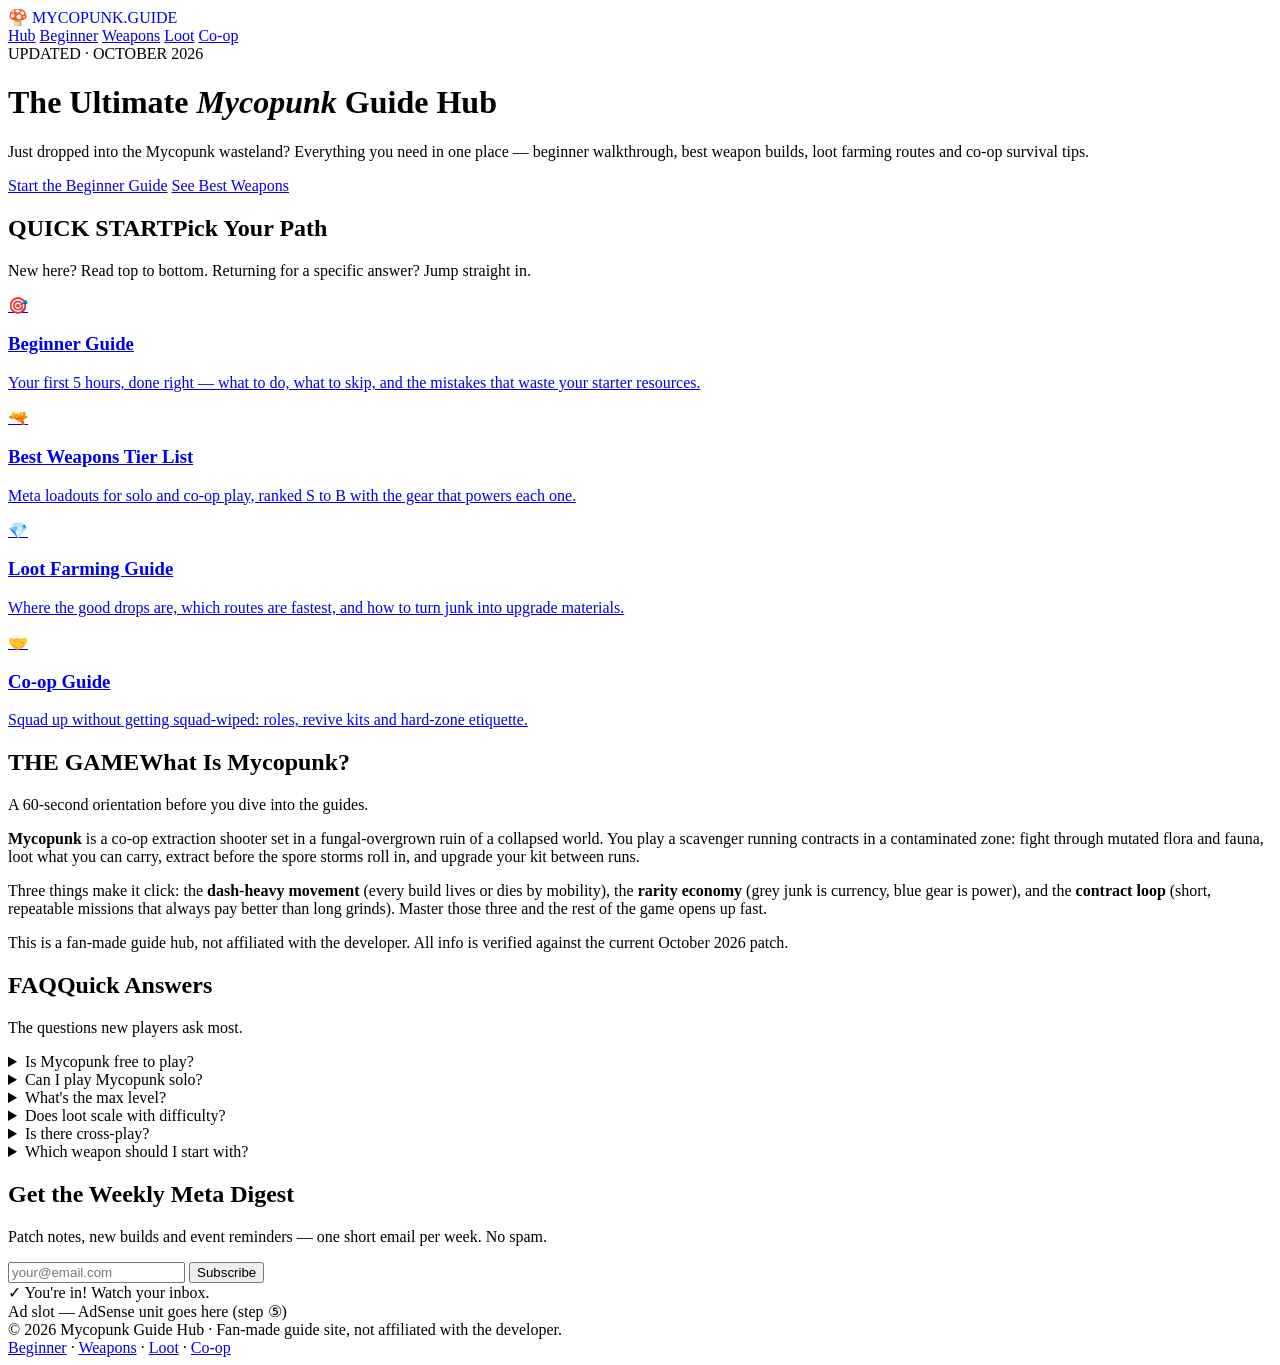
==== index.html @ dd8df391 "Add index.html" ====
<!DOCTYPE html>
<html lang="en">
<head>
  <meta charset="UTF-8" />
  <meta name="viewport" content="width=device-width, initial-scale=1.0" />
  <title>Mycopunk Guide Hub — Beginner Tips, Best Builds &amp; Loot Maps (2026)</title>
  <meta name="description" content="The ultimate Mycopunk guide hub: beginner walkthrough, best weapon builds, loot farming routes, co-op tips and boss strategies. Updated October 2026." />
  <meta property="og:title" content="Mycopunk Guide Hub — Beginner Tips, Best Builds &amp; Loot Maps" />
  <meta property="og:description" content="Everything you need to survive the Mycopunk wasteland: beginner walkthrough, best builds, loot routes and co-op tips." />
  <meta property="og:type" content="website" />
  <link rel="canonical" href="https://ard3321.github.io/mycopunk-guide/" />
  <link rel="stylesheet" href="style.css" />

  <!-- ==================== 统计工具接入区 ====================
     发布上线后，按下面步骤把你的 ID 填进来（全部免费）：

     ① Google Search Console（看Google搜索曝光/点击/关键词）：
        需能访问 Google 的网络环境。search.google.com/search-console
        → 选「网址前缀」→ 粘贴你的网站链接 → 验证方式选「HTML 标记」
        → 把验证码复制到下面 meta 的 content 里

     ② Google Analytics 4（看访问量/来源/行为）：
        需能访问 Google。analytics.google.com → 创建媒体资源
        → 拿到衡量ID（形如 G-XXXXXXXXXX）→ 替换下面两处

     ③ Microsoft Clarity（热图+录屏，国内可直接访问）：
        clarity.microsoft.com → 新建项目 → 拿项目ID → 替换下面 PROJECT_ID
        （已填入：z32ks1fuoa ✓ 2026-10-25）

     ④ Bing Webmaster Tools（必应站长工具，国内可直接访问）：
        www.bing.com/webmaster → 添加网站 → 粘贴你的网址
        → 验证方式选「HTML 元标记」→ 复制验证码到下面 meta 的 content 里
     ========================================================== -->

  <!-- ① Google Search Console 验证标记 -->
  <meta name="google-site-verification" content="在这里粘贴GSC验证码" />

  <!-- ② Google Analytics 4 -->
  <script async src="https://www.googletagmanager.com/gtag/js?id=G-XXXXXXXXXX"></script>
  <script>
    window.dataLayer = window.dataLayer || [];
    function gtag(){dataLayer.push(arguments);}
    gtag('js', new Date());
    gtag('config', 'G-XXXXXXXXXX');
  </script>

  <!-- ③ Microsoft Clarity（可选） -->
  <script type="text/javascript">
    (function(c,l,a,r,i,t,y){
      c[a]=c[a]||function(){(c[a].q=c[a].q||[]).push(arguments)};
      t=l.createElement(r);t.async=1;t.src="https://www.clarity.ms/tag/"+i;
      y=l.getElementsByTagName(r)[0];y.parentNode.insertBefore(t,y);
    })(window, document, "clarity", "script", "z32ks1fuoa");
  </script>

  <!-- ④ Bing Webmaster Tools 验证（国内可直接访问）-->
  <meta name="msvalidate.01" content="3311F64F76CADD7A15B79568A07C9DE5" />
  <!-- ================== 统计工具接入区结束 ================== -->
</head>
<body>

<header>
  <div class="wrap nav">
    <a class="logo" href="index.html" style="text-decoration:none">🍄 MYCOPUNK.GUIDE</a>
    <nav class="nav-links">
      <a class="active" href="index.html">Hub</a>
      <a href="beginner-guide.html">Beginner</a>
      <a href="best-weapons.html">Weapons</a>
      <a href="loot-farming.html">Loot</a>
      <a href="co-op-tips.html">Co-op</a>
    </nav>
  </div>
</header>

<div class="hero">
  <div class="wrap">
    <span class="tag">UPDATED · OCTOBER 2026</span>
    <h1>The Ultimate <em>Mycopunk</em> Guide Hub</h1>
    <p>Just dropped into the Mycopunk wasteland? Everything you need in one place — beginner walkthrough, best weapon builds, loot farming routes and co-op survival tips.</p>
    <div class="btns">
      <a class="btn primary" href="beginner-guide.html">Start the Beginner Guide</a>
      <a class="btn ghost" href="best-weapons.html">See Best Weapons</a>
    </div>
  </div>
</div>

<section id="guides">
  <div class="wrap">
    <h2><span class="num">QUICK START</span>Pick Your Path</h2>
    <p class="sub">New here? Read top to bottom. Returning for a specific answer? Jump straight in.</p>
    <div class="grid">
      <a class="card" href="beginner-guide.html"><div class="icon">🎯</div><h3>Beginner Guide</h3><p>Your first 5 hours, done right — what to do, what to skip, and the mistakes that waste your starter resources.</p></a>
      <a class="card" href="best-weapons.html"><div class="icon">🔫</div><h3>Best Weapons Tier List</h3><p>Meta loadouts for solo and co-op play, ranked S to B with the gear that powers each one.</p></a>
      <a class="card" href="loot-farming.html"><div class="icon">💎</div><h3>Loot Farming Guide</h3><p>Where the good drops are, which routes are fastest, and how to turn junk into upgrade materials.</p></a>
      <a class="card" href="co-op-tips.html"><div class="icon">🤝</div><h3>Co-op Guide</h3><p>Squad up without getting squad-wiped: roles, revive kits and hard-zone etiquette.</p></a>
    </div>
  </div>
</section>

<section id="about" style="background:var(--bg2)">
  <div class="wrap">
    <h2><span class="num">THE GAME</span>What Is Mycopunk?</h2>
    <p class="sub">A 60-second orientation before you dive into the guides.</p>
    <div class="article">
      <p><b>Mycopunk</b> is a co-op extraction shooter set in a fungal-overgrown ruin of a collapsed world. You play a scavenger running contracts in a contaminated zone: fight through mutated flora and fauna, loot what you can carry, extract before the spore storms roll in, and upgrade your kit between runs.</p>
      <p>Three things make it click: the <b>dash-heavy movement</b> (every build lives or dies by mobility), the <b>rarity economy</b> (grey junk is currency, blue gear is power), and the <b>contract loop</b> (short, repeatable missions that always pay better than long grinds). Master those three and the rest of the game opens up fast.</p>
      <div class="note">This is a fan-made guide hub, not affiliated with the developer. All info is verified against the current October 2026 patch.</div>
    </div>
  </div>
</section>

<section id="faq">
  <div class="wrap">
    <h2><span class="num">FAQ</span>Quick Answers</h2>
    <p class="sub">The questions new players ask most.</p>
    <details><summary>Is Mycopunk free to play?</summary><p>It is a paid title, currently discounted at launch. Check the store page for the latest price.</p></details>
    <details><summary>Can I play Mycopunk solo?</summary><p>Yes. The whole campaign is soloable, though co-op makes contracts and boss fights noticeably faster. See the <a href="co-op-tips.html">co-op guide</a> for squad setups.</p></details>
    <details><summary>What's the max level?</summary><p>The current cap is 50, raised with each major content update. Focus on gear score, not just level.</p></details>
    <details><summary>Does loot scale with difficulty?</summary><p>Yes. Higher difficulties drop higher-rarity gear, but only after you can reliably clear the zone. The <a href="loot-farming.html">loot farming guide</a> covers when to move up.</p></details>
    <details><summary>Is there cross-play?</summary><p>Cross-play between PC platforms is supported at launch. Check the official patch notes for console plans.</p></details>
    <details><summary>Which weapon should I start with?</summary><p>The Spore SMG — cheap to upgrade, forgiving, and strong into the mid-game. Full reasoning in the <a href="best-weapons.html">weapons tier list</a>.</p></details>
  </div>
</section>

<section style="background:var(--bg2)">
  <div class="wrap">
    <div class="news">
      <h2>Get the Weekly Meta Digest</h2>
      <p>Patch notes, new builds and event reminders — one short email per week. No spam.</p>
      <form onsubmit="event.preventDefault(); this.querySelector('.ok').style.display='block'; this.reset();">
        <input type="email" placeholder="your@email.com" required />
        <button type="submit">Subscribe</button>
      </form>
      <div class="ok">✓ You're in! Watch your inbox.</div>
    </div>
    <!-- AdSense placeholder: paste your ad unit code here once approved -->
    <div class="adslot">Ad slot — AdSense unit goes here (step ⑤)</div>
  </div>
</section>

<footer>
  <div class="wrap cols">
    <div>© 2026 Mycopunk Guide Hub · Fan-made guide site, not affiliated with the developer.</div>
    <div><a href="beginner-guide.html">Beginner</a> · <a href="best-weapons.html">Weapons</a> · <a href="loot-farming.html">Loot</a> · <a href="co-op-tips.html">Co-op</a></div>
  </div>
</footer>

</body>
</html>
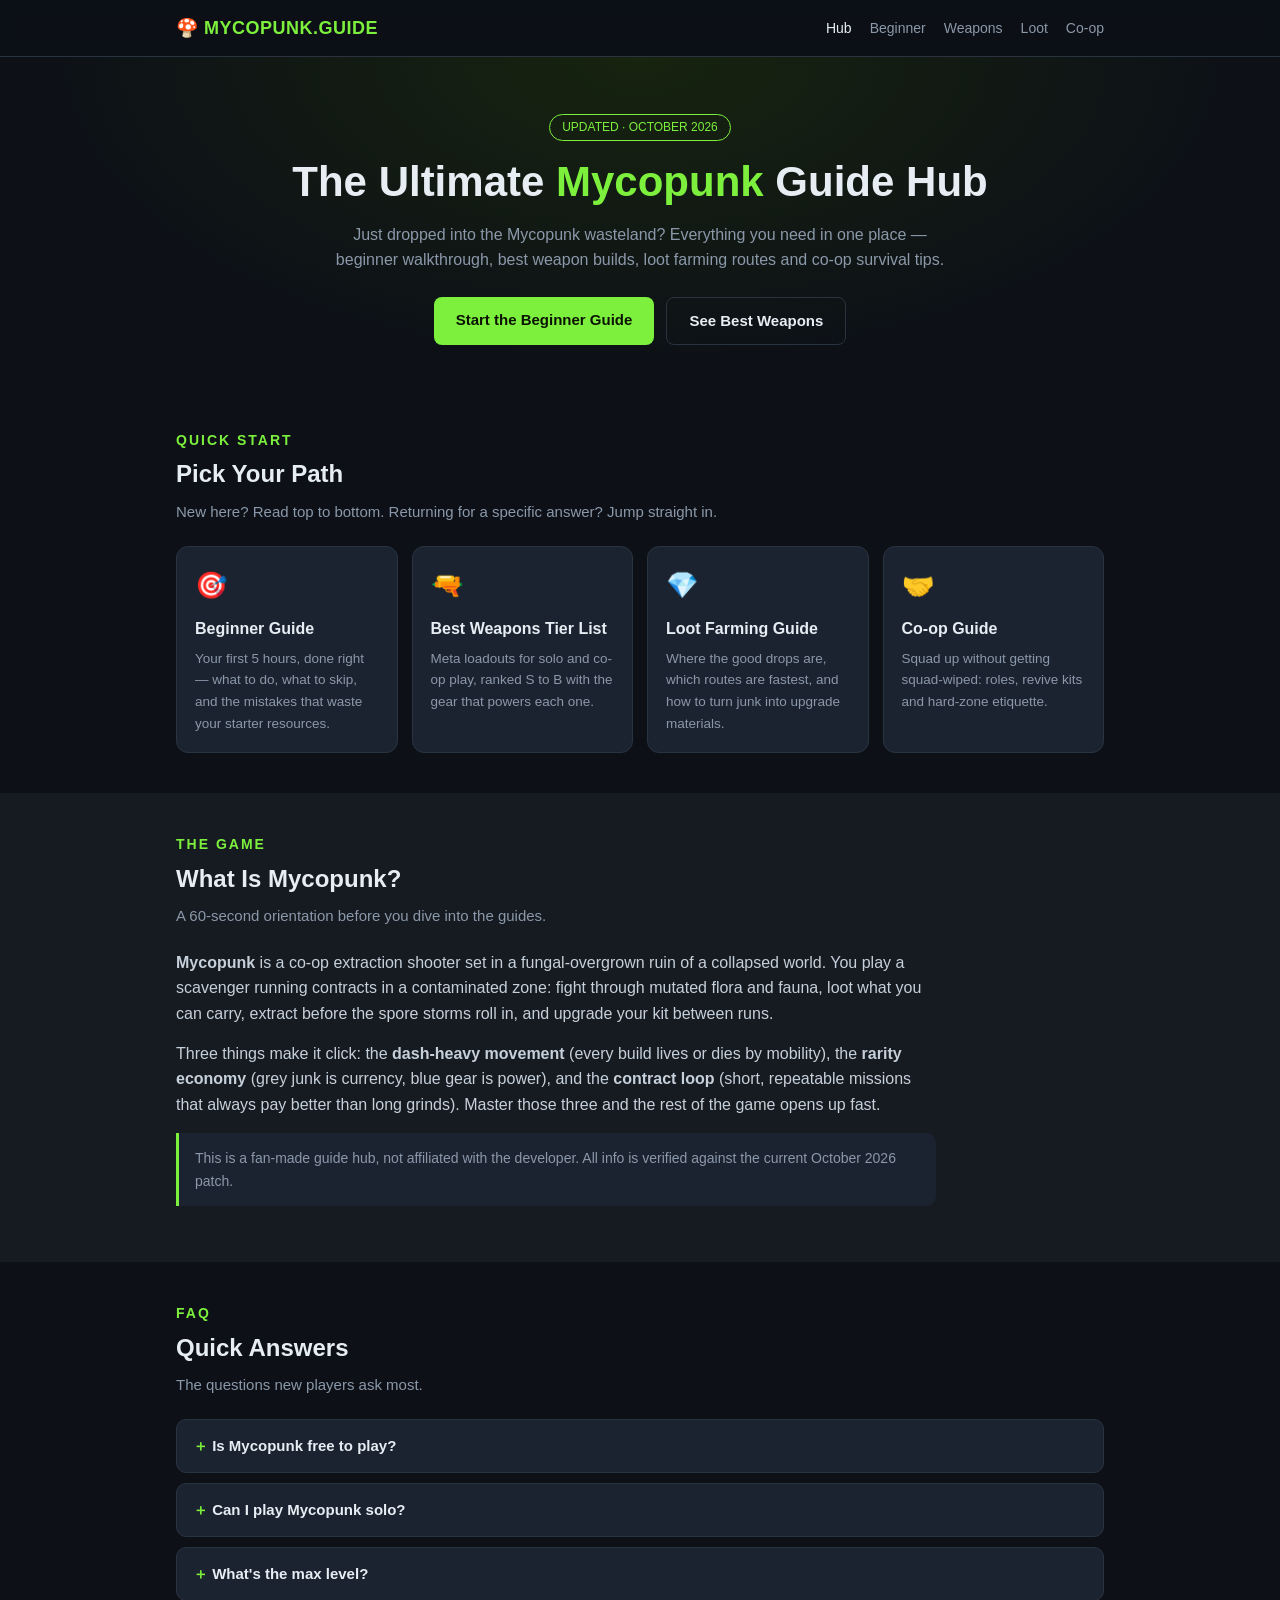
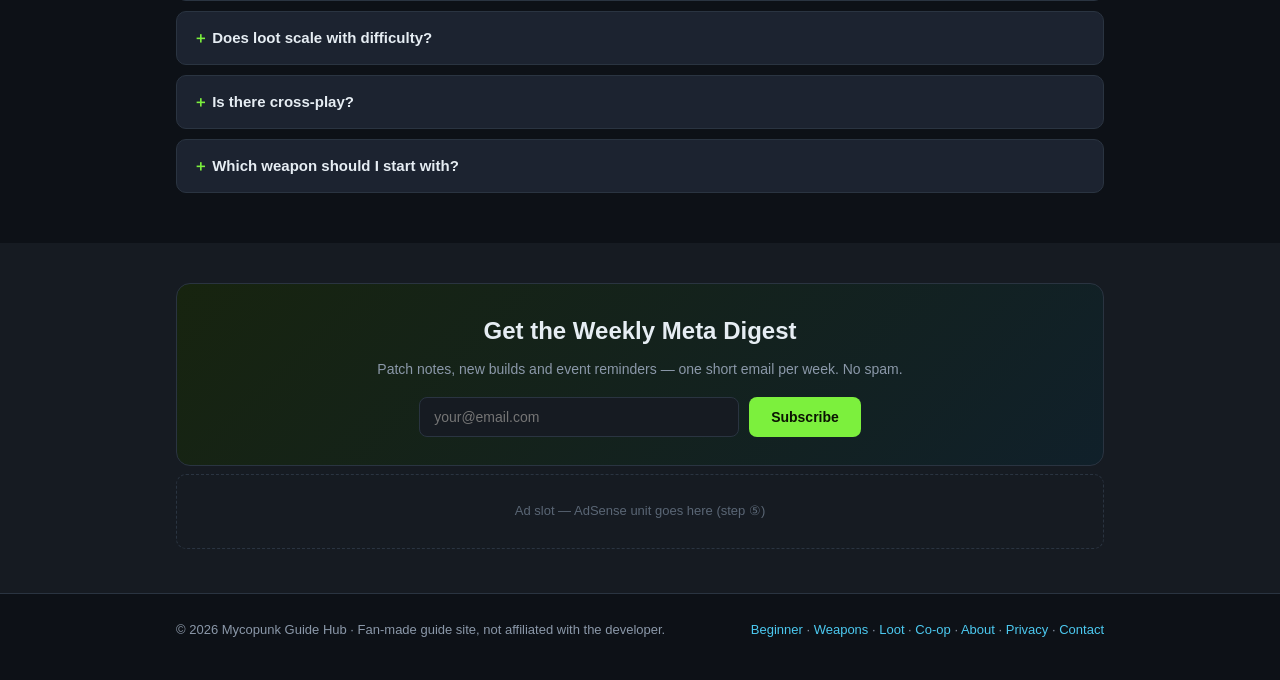
==== commit 4e83c7c4: "Update index.html" ====
--- a/index.html
+++ b/index.html
@@ -141,7 +141,7 @@
 <footer>
   <div class="wrap cols">
     <div>© 2026 Mycopunk Guide Hub · Fan-made guide site, not affiliated with the developer.</div>
-    <div><a href="beginner-guide.html">Beginner</a> · <a href="best-weapons.html">Weapons</a> · <a href="loot-farming.html">Loot</a> · <a href="co-op-tips.html">Co-op</a></div>
+    <div><a href="beginner-guide.html">Beginner</a> · <a href="best-weapons.html">Weapons</a> · <a href="loot-farming.html">Loot</a> · <a href="co-op-tips.html">Co-op</a> · <a href="about.html">About</a> · <a href="privacy.html">Privacy</a> · <a href="contact.html">Contact</a></div>
   </div>
 </footer>
 
--- a/style.css
+++ b/style.css
@@ -0,0 +1,97 @@
+:root {
+  --bg: #0d1117; --bg2: #161b22; --card: #1c2330; --line: #2a3441;
+  --accent: #7cf03d; --accent2: #4cc9f0; --text: #e6edf3; --muted: #8b98a9;
+}
+* { margin: 0; padding: 0; box-sizing: border-box; }
+body { background: var(--bg); color: var(--text); font-family: -apple-system, "Segoe UI", Roboto, Helvetica, Arial, sans-serif; line-height: 1.6; }
+a { color: var(--accent2); text-decoration: none; }
+a:hover { text-decoration: underline; }
+.wrap { max-width: 960px; margin: 0 auto; padding: 0 16px; }
+
+/* Header */
+header { position: sticky; top: 0; z-index: 50; background: rgba(13,17,23,.92); backdrop-filter: blur(8px); border-bottom: 1px solid var(--line); }
+.nav { display: flex; align-items: center; justify-content: space-between; height: 56px; }
+.logo { font-weight: 800; font-size: 18px; color: var(--accent); letter-spacing: .5px; }
+.nav-links { display: flex; gap: 18px; font-size: 14px; flex-wrap: wrap; }
+.nav-links a { color: var(--muted); }
+.nav-links a:hover, .nav-links a.active { color: var(--text); text-decoration: none; }
+@media (max-width: 640px) { .nav-links { display: none; } }
+
+/* Hero */
+.hero { padding: 56px 0 44px; text-align: center; background: radial-gradient(ellipse at top, #17240f 0%, var(--bg) 65%); }
+.hero .tag { display: inline-block; font-size: 12px; color: var(--accent); border: 1px solid var(--accent); border-radius: 999px; padding: 3px 12px; margin-bottom: 16px; }
+.hero h1 { font-size: clamp(26px, 5vw, 42px); line-height: 1.2; margin-bottom: 14px; }
+.hero h1 em { color: var(--accent); font-style: normal; }
+.hero p { color: var(--muted); max-width: 640px; margin: 0 auto 24px; }
+.btns { display: flex; gap: 12px; justify-content: center; flex-wrap: wrap; }
+.btn { padding: 11px 22px; border-radius: 8px; font-weight: 600; font-size: 15px; }
+.btn.primary { background: var(--accent); color: #0b1403; }
+.btn.ghost { border: 1px solid var(--line); color: var(--text); }
+
+/* Breadcrumb */
+.crumb { font-size: 13px; color: var(--muted); padding: 18px 0 0; }
+.crumb a { color: var(--muted); }
+.crumb span { color: var(--accent); }
+
+/* Sections */
+section { padding: 40px 0; }
+h2 { font-size: 24px; margin-bottom: 6px; }
+h2 .num { color: var(--accent); font-size: 14px; display: block; margin-bottom: 4px; letter-spacing: 2px; }
+.sub { color: var(--muted); margin-bottom: 22px; font-size: 15px; }
+.grid { display: grid; grid-template-columns: repeat(auto-fit, minmax(200px, 1fr)); gap: 14px; }
+.card { background: var(--card); border: 1px solid var(--line); border-radius: 12px; padding: 18px; transition: transform .15s; display: block; }
+a.card:hover { transform: translateY(-3px); border-color: var(--accent); text-decoration: none; }
+.card .icon { font-size: 26px; margin-bottom: 10px; }
+.card h3 { font-size: 16px; margin-bottom: 6px; color: var(--text); }
+.card p { font-size: 13.5px; color: var(--muted); }
+
+/* Article body */
+.article { max-width: 760px; }
+.article h3 { font-size: 18px; margin: 26px 0 10px; color: var(--accent); }
+.article p { margin-bottom: 14px; color: #c6d0da; }
+.article ul, .article ol { margin: 0 0 14px 20px; color: #c6d0da; }
+.article li { margin-bottom: 8px; }
+.article .note { background: var(--card); border-left: 3px solid var(--accent); border-radius: 0 10px 10px 0; padding: 14px 16px; margin: 16px 0; font-size: 14px; color: var(--muted); }
+
+/* Steps */
+.step { display: flex; gap: 14px; background: var(--card); border: 1px solid var(--line); border-radius: 12px; padding: 16px; margin-bottom: 12px; }
+.step .n { flex: 0 0 34px; height: 34px; border-radius: 50%; background: var(--accent); color: #0b1403; font-weight: 800; display: flex; align-items: center; justify-content: center; }
+.step h3 { font-size: 15.5px; margin-bottom: 4px; color: var(--text); }
+.step p { font-size: 14px; color: var(--muted); margin: 0; }
+
+/* Tier list */
+.tier { display: flex; align-items: center; gap: 12px; background: var(--card); border: 1px solid var(--line); border-radius: 10px; padding: 12px 14px; margin-bottom: 10px; }
+.tier .badge { flex: 0 0 44px; text-align: center; font-weight: 800; border-radius: 8px; padding: 6px 0; font-size: 14px; }
+.tier .s { background: #173d10; color: var(--accent); }
+.tier .a { background: #123a3d; color: #4cc9f0; }
+.tier .b { background: #3a3512; color: #f4d35e; }
+.tier .meta b { font-size: 14.5px; color: var(--text); }
+.tier .meta span { display: block; font-size: 13px; color: var(--muted); }
+
+/* FAQ */
+details { background: var(--card); border: 1px solid var(--line); border-radius: 10px; padding: 14px 16px; margin-bottom: 10px; }
+details summary { cursor: pointer; font-weight: 600; font-size: 15px; list-style: none; }
+details summary::before { content: "＋ "; color: var(--accent); }
+details[open] summary::before { content: "－ "; }
+details p { margin-top: 8px; font-size: 14px; color: var(--muted); }
+
+/* Newsletter */
+.news { background: linear-gradient(135deg, #17240f, #10202a); border: 1px solid var(--line); border-radius: 14px; padding: 28px; text-align: center; }
+.news h2 { margin-bottom: 8px; }
+.news p { color: var(--muted); font-size: 14px; margin-bottom: 16px; }
+.news form { display: flex; gap: 10px; justify-content: center; flex-wrap: wrap; }
+.news input { padding: 11px 14px; border-radius: 8px; border: 1px solid var(--line); background: var(--bg2); color: var(--text); width: min(320px, 100%); font-size: 14px; }
+.news button { padding: 11px 22px; border-radius: 8px; border: 0; background: var(--accent); color: #0b1403; font-weight: 700; cursor: pointer; font-size: 14px; }
+.news .ok { color: var(--accent); font-size: 13px; margin-top: 10px; display: none; }
+
+/* Ad slot */
+.adslot { border: 1px dashed var(--line); border-radius: 10px; padding: 26px; text-align: center; color: #5a6675; font-size: 13px; margin: 8px 0 4px; }
+
+/* Related guides */
+.related { display: grid; grid-template-columns: repeat(auto-fit, minmax(220px, 1fr)); gap: 12px; }
+.related a { background: var(--card); border: 1px solid var(--line); border-radius: 10px; padding: 14px 16px; font-size: 14.5px; font-weight: 600; color: var(--text); }
+.related a:hover { border-color: var(--accent); text-decoration: none; }
+.related a span { display: block; font-size: 13px; font-weight: 400; color: var(--muted); margin-top: 4px; }
+
+footer { border-top: 1px solid var(--line); padding: 26px 0 40px; color: var(--muted); font-size: 13px; }
+footer .cols { display: flex; justify-content: space-between; flex-wrap: wrap; gap: 16px; }
